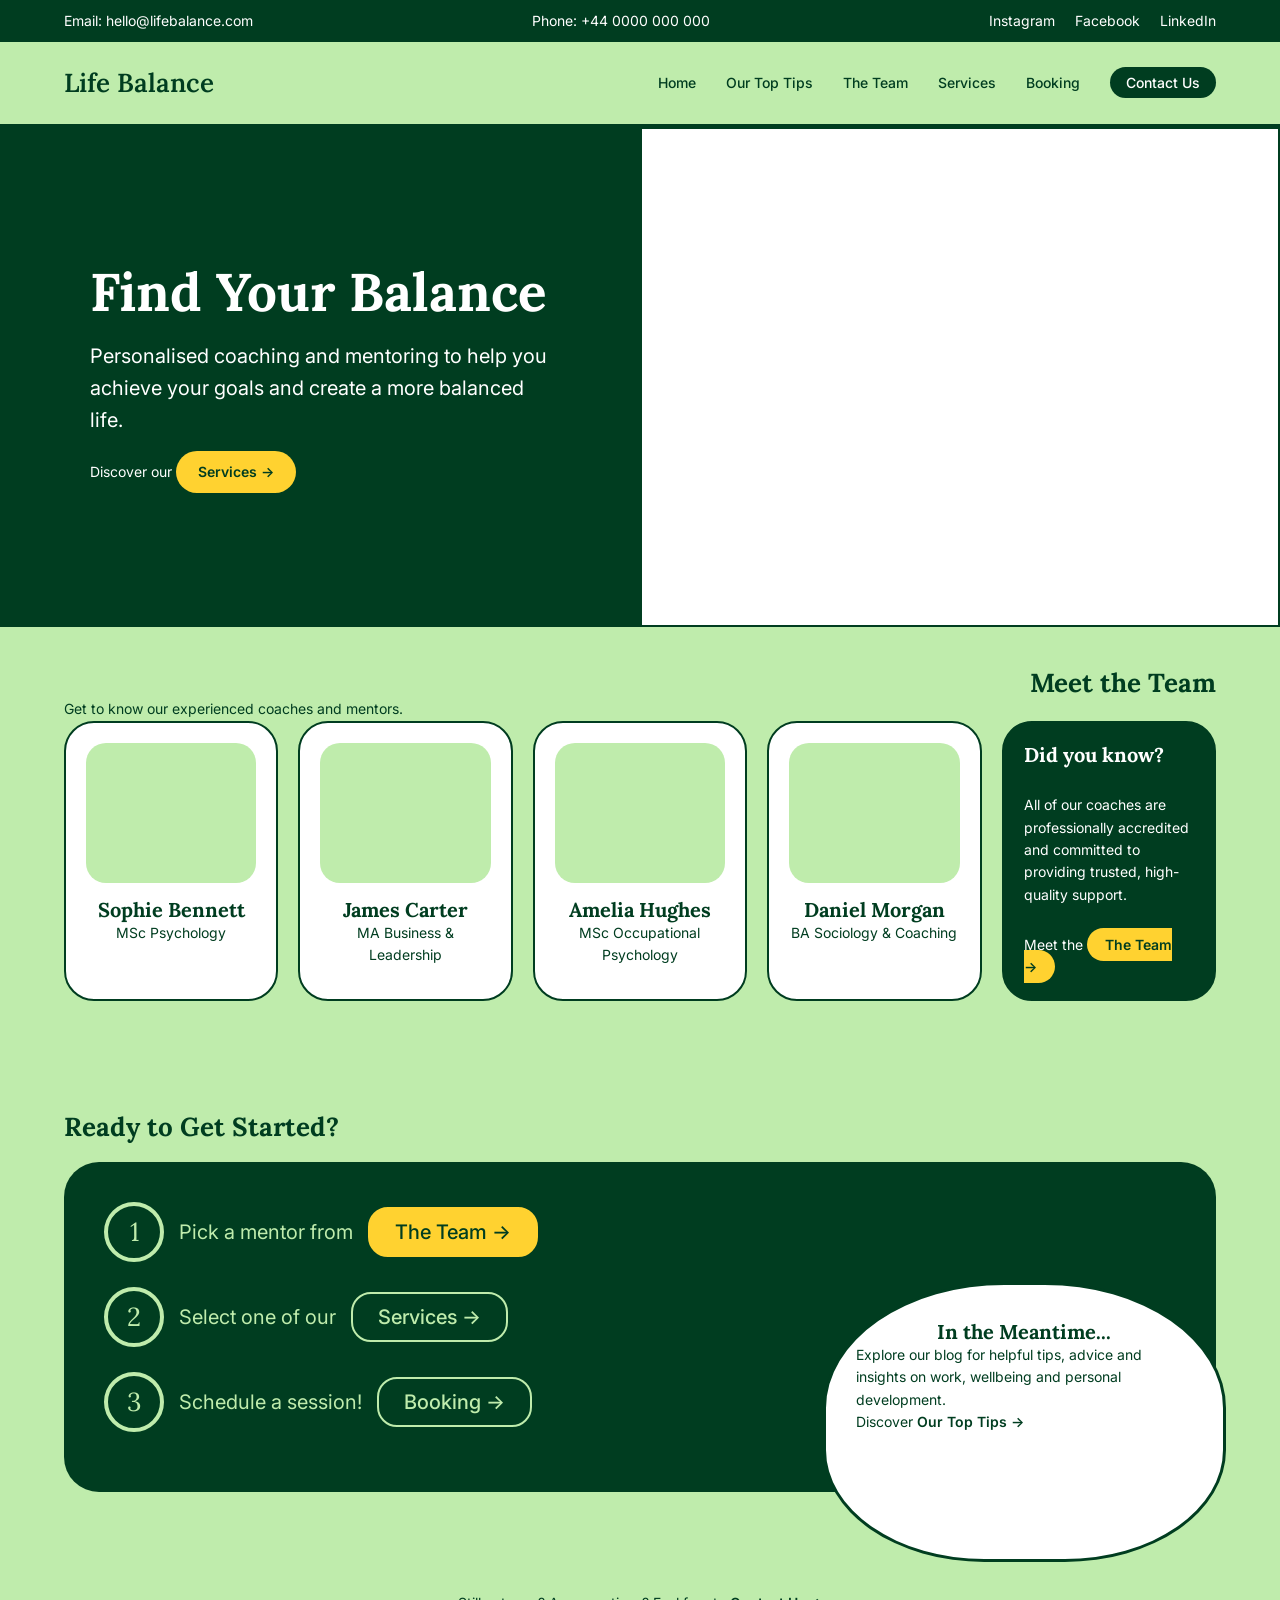
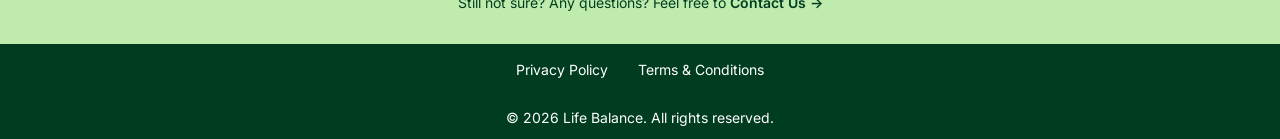
==== index.html @ bc38ce17 "Style Homepage" ====
<!DOCTYPE html>
<html lang="en">

<head>
    <meta charset="UTF-8">
    <meta name="viewport" content="width=device-width, initial-scale=1.0">
    <title>Life Balance</title>
    <link rel="stylesheet" href="css/style.css">
</head>

<body>

    <!-- Header and navigation -->
<header>

    <!-- Contact information bar -->
    <div class="contact-information-bar">
        <p>Email: hello@lifebalance.com</p>
        <p>Phone: +44 0000 000 000</p>

        <div class="social-links">
            <a href="#">Instagram</a>
            <a href="#">Facebook</a>
            <a href="#">LinkedIn</a>
        </div>
    </div>

    <!-- Main navigation -->
    <nav>
        <a href="index.html">Life Balance</a>

        <ul>
            <li><a href="index.html">Home</a></li>
            <li><a href="OurTopTips.html">Our Top Tips</a></li>
            <li><a href="TheTeam.html">The Team</a></li>
            <li><a href="Services.html">Services</a></li>
            <li><a href="Booking.html">Booking</a></li>
            <li><a href="ContactUs.html">Contact Us</a></li>
        </ul>
    </nav>

</header>

    <!-- Main page content -->
<main>

    <!-- Hero section -->
    <section class="hero">
        <div class="hero-content">
            <h1>Find Your Balance</h1>

            <p>
                Personalised coaching and mentoring to help you
                achieve your goals and create a more balanced life.
            </p>

            <p>
                Discover our
                <a href="Services.html" class="hero-button">Services &rightarrow;</a>
            </p>
        </div>

        <div class="hero-image">
            <!-- Hero image will be added later -->
        </div>
    </section>

    <!-- Meet the Team section -->
    <section class="team-preview">

        <div class="section-heading">
            <h2>Meet the Team</h2>
            <p>Get to know our experienced coaches and mentors.</p>
        </div>

        <!-- Mentor preview cards -->
        <div class="mentor-preview-cards">

            <article class="mentor-card">
                <div class="mentor-image">
                    <!-- Mentor image will be added later -->
                </div>
                <h3>Sophie Bennett</h3>
                <p>MSc Psychology</p>
            </article>

            <article class="mentor-card">
                <div class="mentor-image">
                    <!-- Mentor image will be added later -->
                </div>
                <h3>James Carter</h3>
                <p>MA Business &amp; Leadership</p>
            </article>

            <article class="mentor-card">
                <div class="mentor-image">
                    <!-- Mentor image will be added later -->
                </div>
                <h3>Amelia Hughes</h3>
                <p>MSc Occupational Psychology</p>
            </article>

            <article class="mentor-card">
                <div class="mentor-image">
                    <!-- Mentor image will be added later -->
                </div>
                <h3>Daniel Morgan</h3>
                <p>BA Sociology &amp; Coaching</p>
            </article>

            <aside class="did-you-know">
            <h3>Did you know?</h3>
            <p>
                All of our coaches are professionally accredited and committed
                to providing trusted, high-quality support.
            </p>
            <p>
                Meet the
                <a href="TheTeam.html">The Team &rightarrow;</a>
            </p>
        </aside>

        </div>

        
        

    </section>

    <!-- Ready to Get Started section -->
    <section class="getting-started">

        <h2>Ready to Get Started?</h2>

        <div class="getting-started-panel">

            <!-- Three-step journey -->
            <div class="booking-journey">

                <div class="booking-step">
                    <span class="step-number">1</span>
                    <p>
                        Pick a mentor from
                        <a href="TheTeam.html">The Team &rightarrow;</a>
                    </p>
                </div>

                <div class="booking-step">
                    <span class="step-number">2</span>
                    <p>
                        Select one of our
                        <a href="Services.html">Services &rightarrow;</a>
                    </p>
                </div>

                <div class="booking-step">
                    <span class="step-number">3</span>
                    <p>
                        Schedule a session!
                        <a href="Booking.html">Booking &rightarrow;</a>
                    </p>
                </div>

            </div>

            <!-- In the Meantime section -->
            <aside class="top-tips-preview">

                <h3>In the Meantime...</h3>

                <p>
                    Explore our blog for helpful tips, advice
                    and insights on work, wellbeing and personal development.
                </p>
                <p>
                    Discover
                    <a href="OurTopTips.html">Our Top Tips &rightarrow;</a>
                </p>

            </aside>

        </div>

    </section>
    
</main>

        <!-- Footer -->
    <footer>

        <!-- Contact prompt -->
        <div class="contact-prompt">
            <p>
                Still not sure? Any questions? Feel free to
                <a href="ContactUs.html">Contact Us &rightarrow;</a>
            </p>
        </div>

        <!-- Footer links -->
        <div class="footer-links">
            <span>Privacy Policy</span>
            <span>Terms &amp; Conditions</span>
        </div>

        <!-- Footer information -->
        <div class="footer-information">
            <p>&copy; 2026 Life Balance. All rights reserved.</p>
        </div>

    </footer>
</body>

</html>
---- css/style.css ----
/* ========================================
   Import Google Fonts
   ======================================== */

@import url('https://fonts.googleapis.com/css2?family=Inter:wght@400;500;600;700&family=Lora:wght@400;500;600;700&display=swap');


/* ========================================
   Global Reset
   ======================================== */

* {
    box-sizing: border-box;
}

html,
body {
    min-height: 100%;
}

body {
    margin: 0;
    min-height: 100vh;
}


/* ========================================
   Global Typography
   ======================================== */

/* Base typography */
body {
    font-family: 'Inter', sans-serif;
    font-size: 14px;
    line-height: 1.6;

    color: #003D20;
    background-color: #BFECAC;
}


/* Headings */
h1,
h2,
h3,
h4 {
    margin: 0;

    font-family: 'Lora', serif;
    line-height: 1.2;
}


/* Paragraphs */
p {
    margin: 0;
}


/* Main page headings */
h1 {
    font-size: 53px;
}


/* Section headings */
h2 {
    font-size: 26px;
}


/* Smaller headings */
h3 {
    font-size: 20px;
}

h4 {
    font-size: 16px;
}


/* Introductory text */
.intro,
.hero-content p:first-of-type {
    font-size: 20px;
}


/* Links */
a {
    text-decoration: none;
}


/* ========================================
   Header and Navigation
   ======================================== */

/* Contact information bar */
.contact-information-bar {
    display: flex;
    justify-content: space-between;
    align-items: center;

    padding: 10px 5%;

    background-color: #003D20;
    color: #FFFFFF;
}


/* Social links */
.social-links {
    display: flex;
    gap: 20px;
}

.social-links a {
    color: #FFFFFF;
}


/* Main navigation */
nav {
    display: flex;
    justify-content: space-between;
    align-items: center;

    padding: 20px 5%;

    background-color: #BFECAC;
    border-bottom: 3px solid #003D20;
}


/* Life Balance logo/name */
nav > a {
    font-family: 'Lora', serif;
    font-size: 26px;
    font-weight: 600;
    color: #003D20;
}


/* Navigation links */
nav ul {
    display: flex;
    gap: 30px;

    margin: 0;
    padding: 0;

    list-style: none;
}

nav ul a {
    color: #003D20;
    font-weight: 500;
}


/* Contact Us navigation button */
nav ul li:last-child a {
    padding: 7px 16px;

    background-color: #003D20;
    color: #FFFFFF;

    border-radius: 20px;
}


/* ========================================
   Footer
   ======================================== */

/* Contact prompt */
.contact-prompt {
    text-align: center;
    padding: 30px 5%;

    background-color: #BFECAC;
}

.contact-prompt a {
    color: #003D20;
    font-weight: 600;
}


/* Footer links */
.footer-links {
    display: flex;
    justify-content: center;
    gap: 30px;

    padding: 15px 5%;

    background-color: #003D20;
    color: #FFFFFF;
}


/* Footer information */
.footer-information {
    text-align: center;

    padding: 10px 5%;

    background-color: #003D20;
    color: #FFFFFF;
}


/* ========================================
   Home Page
   ======================================== */

/* Hero */
.hero {
    display: flex;
    min-height: 500px;
}


/* Hero content */
.hero-content {
    display: flex;
    flex-direction: column;
    justify-content: center;
    gap: 15px;

    width: 50%;
    padding: 60px 7%;

    background-color: #003D20;
    color: #FFFFFF;
}


/* Hero button */
.hero-button {
    display: inline-block;
    width: fit-content;

    padding: 10px 22px;

    background-color: #FFD230;
    color: #003D20;

    border-radius: 25px;
    font-weight: 600;
}


/* Hero image area */
.hero-image {
    width: 50%;
    min-height: 500px;

    background-color: #FFFFFF;
    border: 2px solid #003D20;
}

/* Team preview */
.team-preview {
    padding: 40px 5% 60px;
    background-color: #BFECAC;
}


/* Team preview heading */
.team-preview h2 {
    text-align: right;
}


/* Mentor preview cards */
.mentor-preview-cards {
    display: grid;
    grid-template-columns: repeat(5, 1fr);
    gap: 20px;
}


/* Mentor and information cards */
.mentor-card,
.did-you-know {
    min-height: 280px;
    padding: 20px;

    border: 2px solid #003D20;
    border-radius: 30px;

    background-color: #FFFFFF;
}


/* Mentor card */
.mentor-card {
    display: flex;
    flex-direction: column;
    align-items: center;
    text-align: center;
}


/* Mentor image area */
.mentor-image {
    width: 100%;
    height: 140px;

    margin-bottom: 15px;

    background-color: #BFECAC;
    border-radius: 20px;
}


/* Did you know card */
.did-you-know {
    display: flex;
    flex-direction: column;
    justify-content: space-between;

    background-color: #003D20;
    color: #FFFFFF;
}


/* The Team button */
.did-you-know a {
    align-self: flex-start;

    padding: 8px 18px;

    background-color: #FFD230;
    color: #003D20;

    border-radius: 20px;
    font-weight: 600;
}



/* Getting started section */
.getting-started {
    padding: 50px 5% 70px;
    background-color: #BFECAC;
}


/* Section heading */
.getting-started h2 {
    margin-bottom: 20px;
}


/* Main dark-green panel */
.getting-started-panel {
    position: relative;
    min-height: 330px;
    padding: 40px 45% 40px 40px;

    background-color: #003D20;
    color: #FFFFFF;

    border-radius: 35px;
}


/* Three-step journey */
.booking-journey {
    display: flex;
    flex-direction: column;
    gap: 25px;
}


/* Individual booking step */
.booking-step {
    display: flex;
    align-items: center;
    gap: 15px;
}


/* Step numbers */
.step-number {
    display: flex;
    justify-content: center;
    align-items: center;

    width: 60px;
    height: 60px;

    flex-shrink: 0;

    border: 4px solid #BFECAC;
    border-radius: 50%;

    color: #BFECAC;
    font-family: 'Lora', serif;
    font-size: 26px;
}


/* Step text */
.booking-step p {
    display: flex;
    align-items: center;
    gap: 15px;

    color: #BFECAC;
    font-size: 20px;
}


/* Step links */
.booking-step a {
    display: inline-block;

    padding: 7px 25px;

    border: 2px solid #BFECAC;
    border-radius: 20px;

    color: #BFECAC;
    font-weight: 500;
}


/* First step button */
.booking-step:first-child a {
    background-color: #FFD230;
    border-color: #FFD230;
    color: #003D20;
}


/* In the Meantime preview */
.top-tips-preview {
    position: absolute;
    right: -10px;
    bottom: -70px;

    width: 35%;
    min-height: 280px;
    padding: 35px 30px;

    background-color: #FFFFFF;
    color: #003D20;

    border: 3px solid #003D20;
    border-radius: 45% 45% 40% 40%;
}


/* Top Tips heading */
.top-tips-preview h3 {
    text-align: center;
}


/* Top Tips link */
.top-tips-preview a {
    color: #003D20;
    font-weight: 600;
}
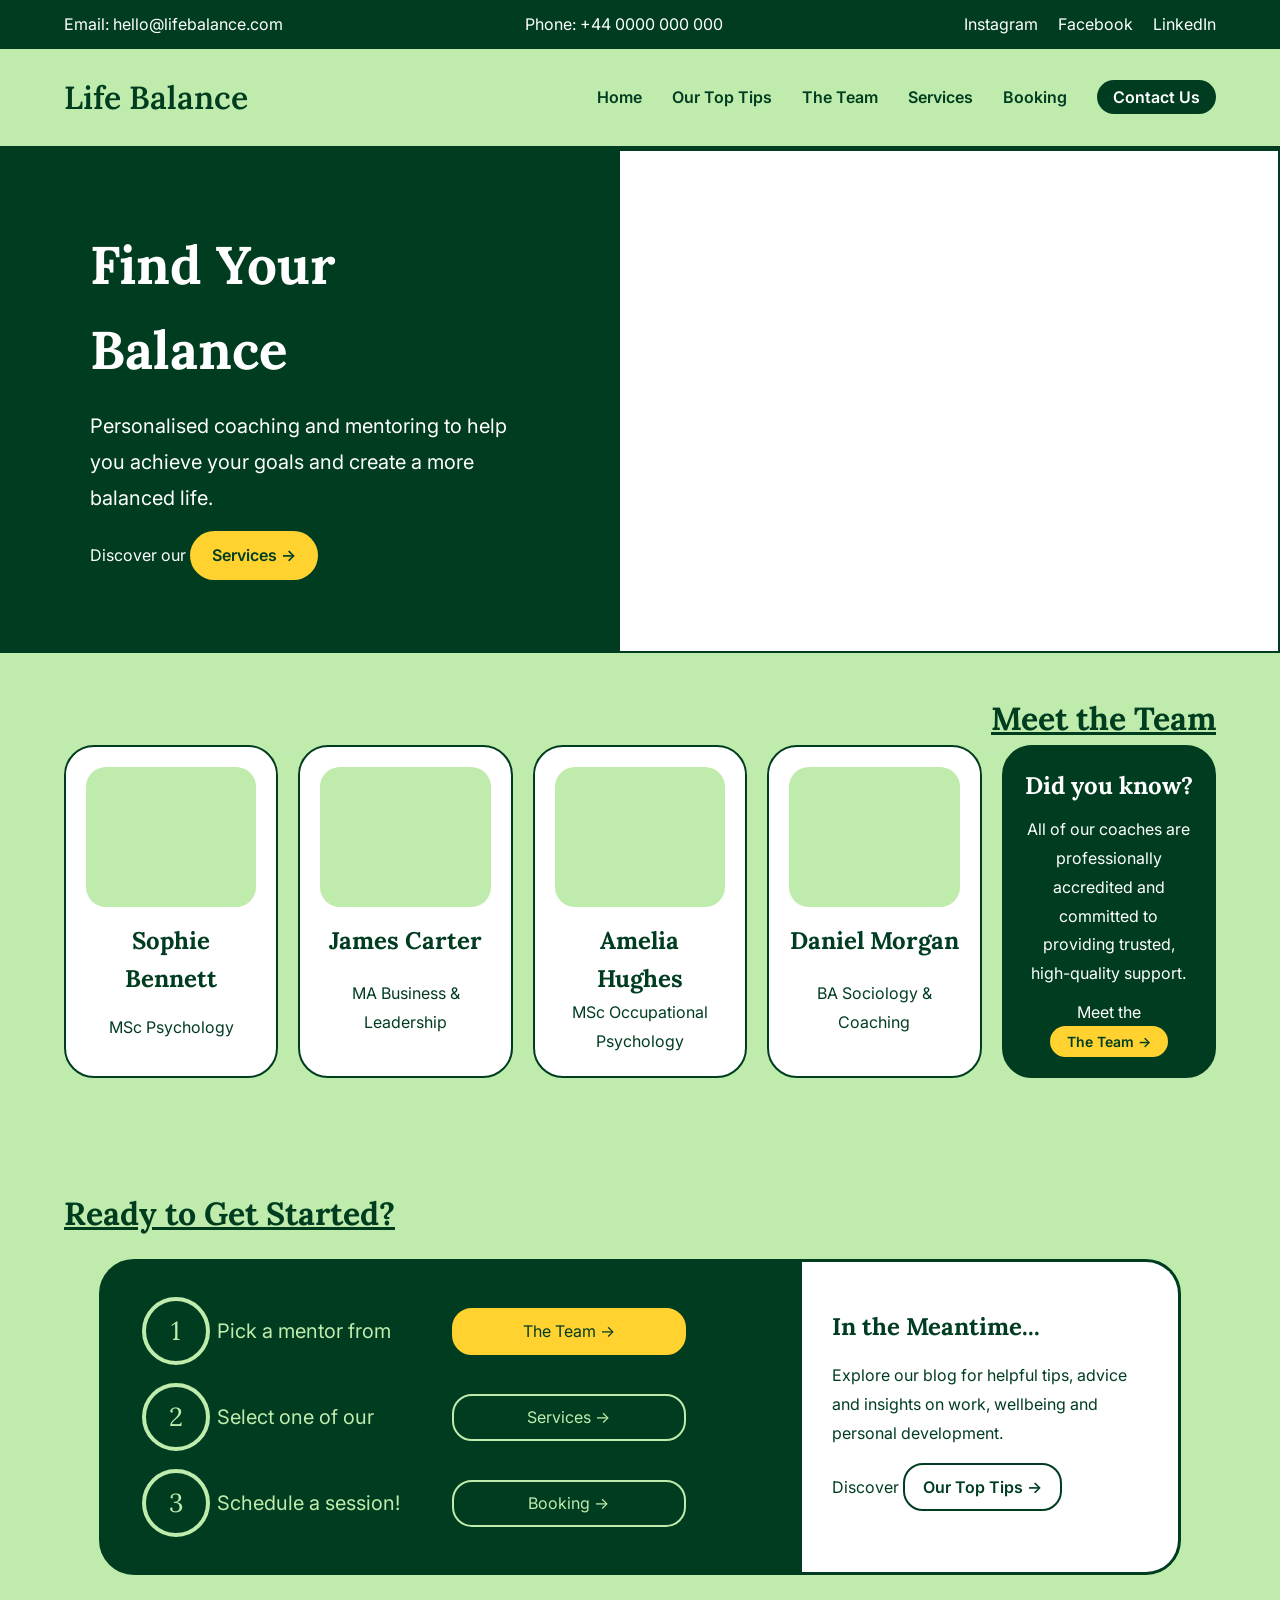
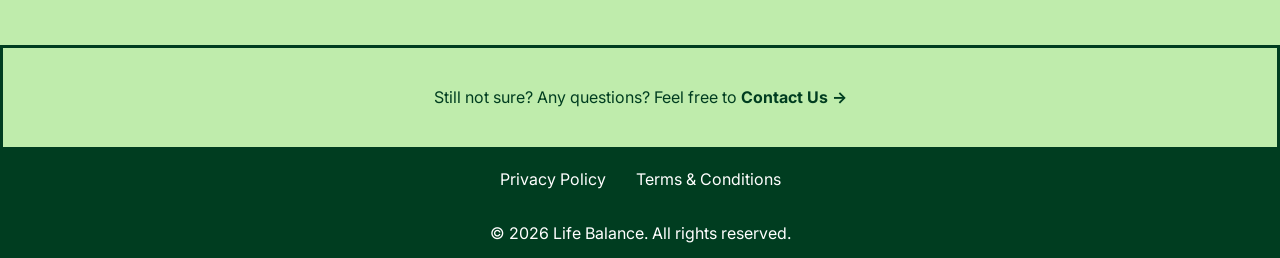
==== commit d3bee445: "Visual Desigj Adjustments" ====
--- a/index.html
+++ b/index.html
@@ -70,7 +70,6 @@
 
         <div class="section-heading">
             <h2>Meet the Team</h2>
-            <p>Get to know our experienced coaches and mentors.</p>
         </div>
 
         <!-- Mentor preview cards -->
@@ -139,26 +138,20 @@
 
                 <div class="booking-step">
                     <span class="step-number">1</span>
-                    <p>
-                        Pick a mentor from
-                        <a href="TheTeam.html">The Team &rightarrow;</a>
-                    </p>
+                    <p>Pick a mentor from</p>
+                    <a href="TheTeam.html">The Team &rightarrow;</a>
                 </div>
 
                 <div class="booking-step">
                     <span class="step-number">2</span>
-                    <p>
-                        Select one of our
-                        <a href="Services.html">Services &rightarrow;</a>
-                    </p>
+                    <p>Select one of our</p>
+                    <a href="Services.html">Services &rightarrow;</a>
                 </div>
 
                 <div class="booking-step">
                     <span class="step-number">3</span>
-                    <p>
-                        Schedule a session!
-                        <a href="Booking.html">Booking &rightarrow;</a>
-                    </p>
+                    <p>Schedule a session!</p>
+                    <a href="Booking.html">Booking &rightarrow;</a>
                 </div>
 
             </div>
--- a/css/style.css
+++ b/css/style.css
@@ -9,18 +9,21 @@
    Global Reset
    ======================================== */
 
-* {
-    box-sizing: border-box;
-}
-
 html,
 body {
     min-height: 100%;
 }
 
 body {
+    display: flex;
+    flex-direction: column;
+
     margin: 0;
     min-height: 100vh;
+}
+
+main {
+    flex: 1;
 }
 
 
@@ -31,8 +34,8 @@
 /* Base typography */
 body {
     font-family: 'Inter', sans-serif;
-    font-size: 14px;
-    line-height: 1.6;
+    font-size: 16px;
+    line-height: 1.8;
 
     color: #003D20;
     background-color: #BFECAC;
@@ -47,7 +50,7 @@
     margin: 0;
 
     font-family: 'Lora', serif;
-    line-height: 1.2;
+    line-height: 1.6;
 }
 
 
@@ -60,22 +63,25 @@
 /* Main page headings */
 h1 {
     font-size: 53px;
+    font-weight: 700;
 }
 
 
 /* Section headings */
 h2 {
-    font-size: 26px;
+    font-size: 32px;
+    font-weight: 700;
+    text-decoration: underline;
 }
 
 
 /* Smaller headings */
 h3 {
-    font-size: 20px;
+    font-size: 24px;
 }
 
 h4 {
-    font-size: 16px;
+    font-size: 18px;
 }
 
 
@@ -101,9 +107,7 @@
     display: flex;
     justify-content: space-between;
     align-items: center;
-
     padding: 10px 5%;
-
     background-color: #003D20;
     color: #FFFFFF;
 }
@@ -125,9 +129,7 @@
     display: flex;
     justify-content: space-between;
     align-items: center;
-
     padding: 20px 5%;
-
     background-color: #BFECAC;
     border-bottom: 3px solid #003D20;
 }
@@ -136,7 +138,7 @@
 /* Life Balance logo/name */
 nav > a {
     font-family: 'Lora', serif;
-    font-size: 26px;
+    font-size: 32px;
     font-weight: 600;
     color: #003D20;
 }
@@ -146,26 +148,23 @@
 nav ul {
     display: flex;
     gap: 30px;
-
     margin: 0;
     padding: 0;
-
     list-style: none;
 }
 
 nav ul a {
     color: #003D20;
-    font-weight: 500;
+    font-size: 16px;
+    font-weight: 600;
 }
 
 
 /* Contact Us navigation button */
 nav ul li:last-child a {
     padding: 7px 16px;
-
     background-color: #003D20;
     color: #FFFFFF;
-
     border-radius: 20px;
 }
 
@@ -176,15 +175,19 @@
 
 /* Contact prompt */
 .contact-prompt {
+    padding: 35px 5%;
+
+    background-color: #BFECAC;
+    border: 3px solid #003D20;
+
+    color: #003D20;
     text-align: center;
-    padding: 30px 5%;
-
-    background-color: #BFECAC;
-}
+}
+
 
 .contact-prompt a {
     color: #003D20;
-    font-weight: 600;
+    font-weight: 700;
 }
 
 
@@ -230,13 +233,20 @@
     justify-content: center;
     gap: 15px;
 
-    width: 50%;
+    width: 40%;
     padding: 60px 7%;
 
     background-color: #003D20;
     color: #FFFFFF;
 }
 
+/* Hero CTA text */
+
+.hero-content p:last-of-type {
+
+    font-size: 16px;
+
+}
 
 /* Hero button */
 .hero-button {
@@ -255,7 +265,7 @@
 
 /* Hero image area */
 .hero-image {
-    width: 50%;
+    width: 60%;
     min-height: 500px;
 
     background-color: #FFFFFF;
@@ -295,7 +305,6 @@
     background-color: #FFFFFF;
 }
 
-
 /* Mentor card */
 .mentor-card {
     display: flex;
@@ -309,13 +318,26 @@
 .mentor-image {
     width: 100%;
     height: 140px;
-
     margin-bottom: 15px;
-
     background-color: #BFECAC;
     border-radius: 20px;
 }
 
+
+/* Mentor name */
+.mentor-card h3 {
+    margin: 0;
+}
+
+
+/* Mentor qualification */
+.mentor-card p {
+    margin: 0;
+    flex: 1;
+    display: flex;
+    align-items: center;
+    justify-content: center;
+}
 
 /* Did you know card */
 .did-you-know {
@@ -325,6 +347,7 @@
 
     background-color: #003D20;
     color: #FFFFFF;
+    text-align: center;
 }
 
 
@@ -332,13 +355,15 @@
 .did-you-know a {
     align-self: flex-start;
 
-    padding: 8px 18px;
+    padding: 7px 17px;
 
     background-color: #FFD230;
     color: #003D20;
 
     border-radius: 20px;
+    font-size: 14px;
     font-weight: 600;
+    white-space: nowrap;
 }
 
 
@@ -358,14 +383,15 @@
 
 /* Main dark-green panel */
 .getting-started-panel {
-    position: relative;
-    min-height: 330px;
-    padding: 40px 45% 40px 40px;
-
+    display: grid;
+    grid-template-columns: 65% 35%;
+
+    margin: 0 3%;
+    overflow: hidden;
+
+    border: 3px solid #003D20;
+    border-radius: 35px;
     background-color: #003D20;
-    color: #FFFFFF;
-
-    border-radius: 35px;
 }
 
 
@@ -373,15 +399,18 @@
 .booking-journey {
     display: flex;
     flex-direction: column;
-    gap: 25px;
+    justify-content: center;
+    gap: 18px;
+    padding: 35px 40px;
 }
 
 
 /* Individual booking step */
 .booking-step {
-    display: flex;
-    align-items: center;
-    gap: 15px;
+    display: grid;
+    grid-template-columns: 60px 220px 190px;
+    align-items: center;
+    column-gap: 15px;
 }
 
 
@@ -407,9 +436,7 @@
 
 /* Step text */
 .booking-step p {
-    display: flex;
-    align-items: center;
-    gap: 15px;
+    margin: 0;
 
     color: #BFECAC;
     font-size: 20px;
@@ -418,17 +445,20 @@
 
 /* Step links */
 .booking-step a {
-    display: inline-block;
-
-    padding: 7px 25px;
+    display: flex;
+    justify-content: center;
+    align-items: center;
+
+    width: 190px;
+    padding: 7px 20px;
 
     border: 2px solid #BFECAC;
     border-radius: 20px;
 
     color: #BFECAC;
-    font-weight: 500;
-}
-
+    text-align: center;
+    white-space: nowrap;
+}
 
 /* First step button */
 .booking-step:first-child a {
@@ -440,30 +470,541 @@
 
 /* In the Meantime preview */
 .top-tips-preview {
-    position: absolute;
-    right: -10px;
-    bottom: -70px;
-
-    width: 35%;
-    min-height: 280px;
+    display: flex;
+    flex-direction: column;
+    justify-content: center;
     padding: 35px 30px;
-
     background-color: #FFFFFF;
     color: #003D20;
 
-    border: 3px solid #003D20;
-    border-radius: 45% 45% 40% 40%;
-}
-
+}
 
 /* Top Tips heading */
 .top-tips-preview h3 {
+    margin-bottom: 15px;
+}
+
+/* Top Tips paragraphs */
+.top-tips-preview p {
+    margin-bottom: 15px;
+}
+
+/* Top Tips button */
+.top-tips-preview a {
+    display: inline-block;
+    align-self: flex-start;
+
+    padding: 8px 18px;
+
+    background-color: transparent;
+    color: #003D20;
+
+    border: 2px solid #003D20;
+    border-radius: 20px;
+
+    font-weight: 600;
+    white-space: nowrap;
+}
+
+/* ========================================
+   Services Page
+   ======================================== */
+
+/* Services hero */
+.services-hero {
+    display: flex;
+    min-height: 300px;
+}
+
+
+/* Services hero content */
+.services-hero-content {
+    display: flex;
+    align-items: center;
+
+    width: 40%;
+    padding: 60px 4%;
+
+    background-color: #003D20;
+    color: #FFFFFF;
+}
+
+
+/* Services hero image */
+.services-hero-image {
+    width: 60%;
+    min-height: 360px;
+
+    background-color: #FFFFFF;
+    border: 2px solid #003D20;
+}
+
+
+/* One-on-One Coaching */
+.one-on-one-coaching {
+    padding: 25px 5% 20px;
+    text-align: right;
+    background-color: #BFECAC;
+}
+
+
+/* Coaching introduction */
+.one-on-one-coaching p {
+    margin-top: 5px;
+    font-size: 20px;
+}
+
+
+/* Service cards */
+.service-cards {
+    display: grid;
+    grid-template-columns: repeat(4, 1fr);
+    gap: 20px;
+
+    padding: 20px 7% 50px;
+    background-color: #BFECAC;
+}
+
+
+/* Individual service card */
+.service-card {
+    padding: 20px 18px 25px;
+
+    background-color: #FFFFFF;
+    border: 3px solid #003D20;
+    border-radius: 45px;
+
     text-align: center;
 }
 
 
-/* Top Tips link */
-.top-tips-preview a {
+/* Service image area */
+.service-image {
+    width: 80px;
+    height: 80px;
+    margin: 0 auto 15px;
+
+    background-color: #BFECAC;
+    border-radius: 20px;
+}
+
+
+/* Service card headings */
+.service-card h3 {
+    min-height: 70px;
+    margin-bottom: 15px;
+
+    font-size: 26px;
+}
+
+
+/* Service card descriptions */
+.service-card > p {
+    margin-bottom: 20px;
+}
+
+
+/* Service card subheadings */
+.service-card h4 {
+    margin-bottom: 10px;
+    padding-top: 15px;
+
+    border-top: 2px solid #003D20;
+}
+
+
+/* Service card lists */
+.service-card ul {
+    margin: 0;
+    padding-left: 20px;
+
+    text-align: left;
+}
+
+
+/* Service card list items */
+.service-card li {
+    margin-bottom: 8px;
+}
+
+/* Pricing and booking panel */
+.pricing-and-booking {
+    display: grid;
+    grid-template-columns: 35% 65%;
+
+    margin: 0 6% 50px;
+
+    overflow: hidden;
+
+    border: 3px solid #003D20;
+    border-radius: 45px;
+
+    background-color: #003D20;
+}
+
+
+/* Session prices */
+.session-prices {
+    display: flex;
+    flex-direction: column;
+    justify-content: center;
+
+    padding: 30px;
+
+    background-color: #BFECAC;
+    color: #003D20;
+}
+
+
+/* Pricing headings */
+.pricing-heading {
+    text-align: center;
+    margin-bottom: 25px;
+}
+
+
+/* Price list */
+.price-list {
+    display: flex;
+    flex-direction: column;
+    gap: 10px;
+}
+
+
+/* Individual price row */
+.price-row {
+    display: flex;
+    justify-content: space-between;
+    align-items: center;
+
+    gap: 20px;
+}
+
+
+/* Price */
+.price-row span:last-child {
+    font-weight: 600;
+    white-space: nowrap;
+}
+
+/* Ready to Get Started */
+.ready-to-get-started {
+    padding: 40px 5% 50px;
+    background-color: #BFECAC;
+}
+
+
+/* Ready to Get Started heading */
+.ready-to-get-started > h2 {
+    margin-bottom: 20px;
+    text-align: left;
+}
+
+
+/* Ready to Get Started panel */
+.ready-to-get-started-panel {
+    background-color: #003D20;
+    border-radius: 35px;
+    padding: 30px 40px;
+}
+
+
+/* Booking journey */
+.ready-to-get-started-panel .booking-journey {
+    display: flex;
+    flex-direction: column;
+    gap: 15px;
+}
+
+/* Individual booking step */
+.ready-to-get-started .booking-step {
+    display: flex;
+    align-items: center;
+    gap: 15px;
+}
+
+
+/* Step numbers */
+.ready-to-get-started .step-number {
+    display: flex;
+    justify-content: center;
+    align-items: center;
+
+    width: 50px;
+    height: 50px;
+
+    flex-shrink: 0;
+
+    border: 3px solid #BFECAC;
+    border-radius: 50%;
+
+    color: #BFECAC;
+    font-family: 'Lora', serif;
+    font-size: 24px;
+}
+
+
+/* Checkmarks for completed steps */
+.ready-to-get-started .booking-step:nth-child(1) .step-number,
+.ready-to-get-started .booking-step:nth-child(2) .step-number {
+    font-size: 0;
+}
+
+
+.ready-to-get-started .booking-step:nth-child(1) .step-number::before,
+.ready-to-get-started .booking-step:nth-child(2) .step-number::before {
+    content: '✓';
+
+    font-size: 28px;
+}
+
+
+/* Step text */
+.ready-to-get-started .booking-step p {
+    display: flex;
+    align-items: center;
+    gap: 15px;
+
+    color: #BFECAC;
+    font-size: 20px;
+}
+
+
+/* Step links */
+.ready-to-get-started .booking-step a {
+    display: inline-block;
+
+    min-width: 220px;
+    padding: 7px 20px;
+
+    border: 2px solid #BFECAC;
+    border-radius: 20px;
+
+    color: #BFECAC;
+    text-align: center;
+}
+
+
+/* Booking button */
+.ready-to-get-started .booking-step:last-child a {
+    background-color: #FFD230;
+    border-color: #FFD230;
+    color: #003D20;
+}
+
+/* ========================================
+   Booking Page
+   ======================================== */
+
+/* Booking hero */
+.booking-hero {
+    display: flex;
+    min-height: 300px;
+}
+
+
+/* Booking hero content */
+.booking-hero-content {
+    display: flex;
+    align-items: center;
+
+    width: 40%;
+    padding: 60px 4%;
+
+    background-color: #003D20;
+    color: #FFFFFF;
+}
+
+
+/* Booking hero image */
+.booking-hero-image {
+    width: 60%;
+    min-height: 360px;
+
+    background-color: #FFFFFF;
+    border: 2px solid #003D20;
+}
+
+/* Booking form section */
+.booking-form-section {
+    padding: 50px 10%;
+    background-color: #BFECAC;
+}
+
+
+/* Booking form heading */
+.booking-form-section h2 {
+    margin-bottom: 30px;
+    text-align: center;
+}
+
+
+/* Booking form */
+.booking-form-section form {
+    max-width: 900px;
+    margin: 0 auto;
+}
+
+
+/* Form sections */
+.booking-form-section fieldset {
+    display: grid;
+    grid-template-columns: 1fr 1fr;
+    gap: 20px 25px;
+
+    margin: 0;
+    padding: 25px 30px;
+
+    border: 2px solid #003D20;
+    border-radius: 30px;
+
+    background-color: #FFFFFF;
+}
+
+
+.form-section {
+    margin-bottom: 25px;
+}
+
+.form-section h3 {
+    margin: 0 0 10px 20px;
+    font-family: 'Lora', serif;
+    font-size: 20px;
+    font-weight: 600;
+}
+
+/* Form fields */
+.form-field {
+    display: flex;
+    flex-direction: column;
+    min-width: 0;
+}
+
+
+/* Full-width fields */
+.form-field.full-width {
+    grid-column: 1 / -1;
+}
+
+
+/* Form labels */
+.form-field label {
+    margin-bottom: 8px;
+    font-weight: 500;
+}
+
+
+/* Form controls */
+.form-field input,
+.form-field select,
+.form-field textarea {
+    width: 100%;
+    padding: 10px 12px;
+
+    border: 2px solid #003D20;
+    border-radius: 10px;
+
+    font-family: 'Inter', sans-serif;
+    font-size: 14px;
+}
+
+
+/* Textarea */
+.form-field textarea {
+    resize: vertical;
+}
+
+
+/* Contact preference introduction */
+.booking-form-section fieldset > p {
+    grid-column: 1 / -1;
+    margin: 0;
+}
+
+
+/* Radio options */
+.radio-options {
+    grid-column: 1 / -1;
+
+    display: flex;
+    gap: 30px;
+}
+
+
+/* Radio and checkbox labels */
+.radio-options label,
+.checkbox-options label {
+    display: block;
+    font-weight: 400;
+}
+
+
+/* Consent options */
+.checkbox-options {
+    grid-column: 1 / -1;
+
+    display: flex;
+    flex-direction: column;
+    gap: 10px;
+}
+
+
+/* Submit button */
+.booking-form-section button {
+    display: block;
+
+    min-width: 180px;
+    margin: 10px auto 0;
+    padding: 12px 30px;
+
+    border: none;
+    border-radius: 25px;
+
+    background-color: #FFD230;
+    color: #003D20;
+
+    font-family: 'Inter', sans-serif;
+    font-size: 16px;
+    font-weight: 600;
+
+    cursor: pointer;
+}
+
+/* ========================================
+   Under Construction Pages
+   ======================================== */
+
+/* Under construction section */
+.under-construction {
+    display: flex;
+    flex-direction: column;
+    justify-content: center;
+    align-items: center;
+
+    min-height: 500px;
+    padding: 60px 10%;
+
+    background-color: #BFECAC;
+
+    text-align: center;
+}
+
+
+/* Under construction heading */
+.under-construction h1 {
+    margin-bottom: 20px;
+}
+
+
+/* Under construction text */
+.under-construction p {
+    max-width: 650px;
+    margin-bottom: 15px;
+}
+
+
+/* Under construction links */
+.under-construction a {
     color: #003D20;
     font-weight: 600;
 }
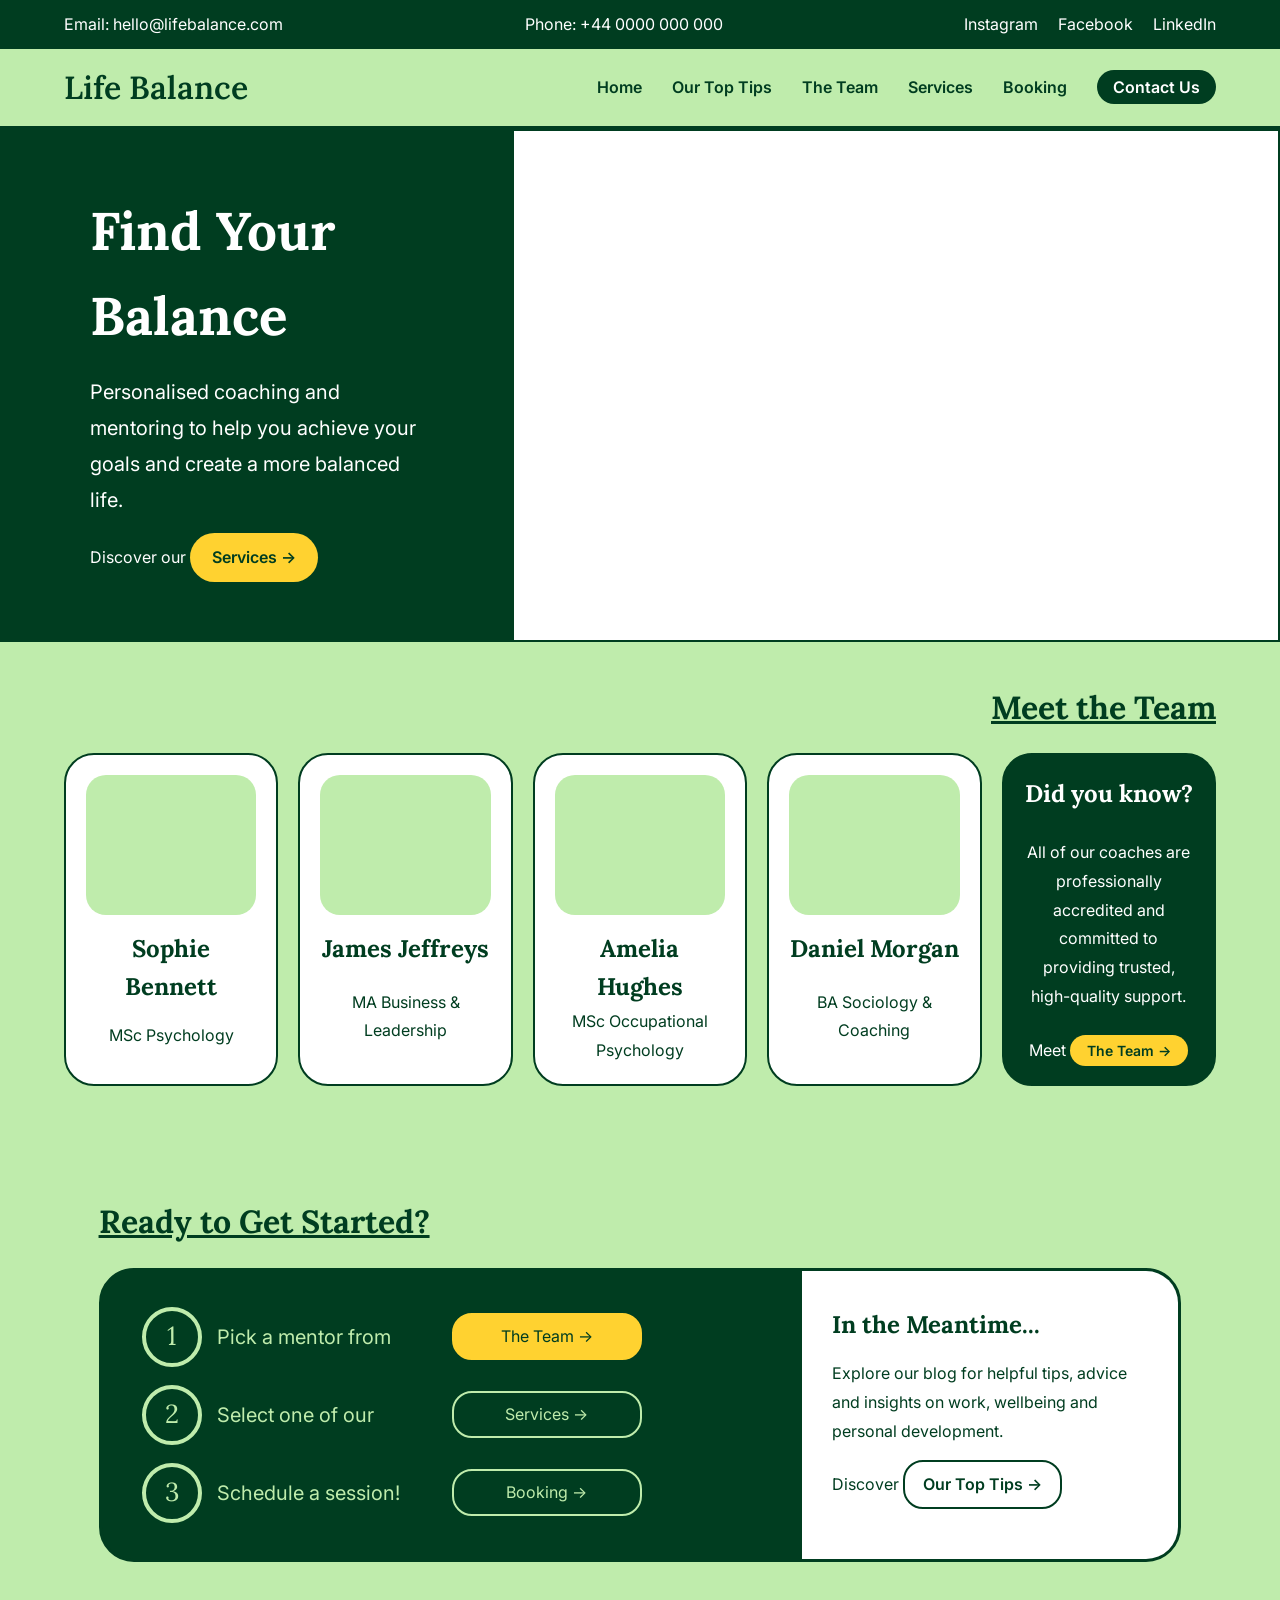
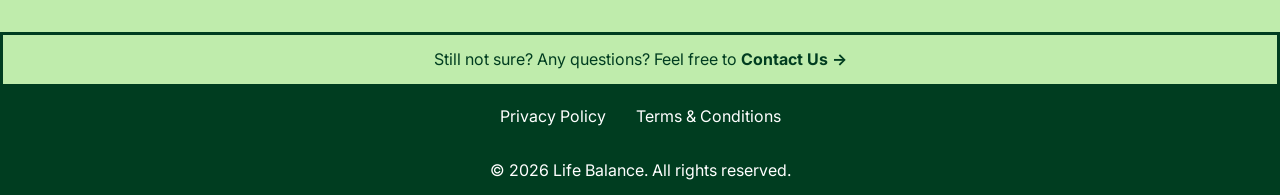
==== commit 055b8740: "Additional Misc Visual Adjustments" ====
--- a/index.html
+++ b/index.html
@@ -87,7 +87,7 @@
                 <div class="mentor-image">
                     <!-- Mentor image will be added later -->
                 </div>
-                <h3>James Carter</h3>
+                <h3>James Jeffreys</h3>
                 <p>MA Business &amp; Leadership</p>
             </article>
 
@@ -114,7 +114,7 @@
                 to providing trusted, high-quality support.
             </p>
             <p>
-                Meet the
+                Meet
                 <a href="TheTeam.html">The Team &rightarrow;</a>
             </p>
         </aside>
--- a/css/style.css
+++ b/css/style.css
@@ -8,6 +8,10 @@
 /* ========================================
    Global Reset
    ======================================== */
+
+   * {
+    box-sizing: border-box;
+}
 
 html,
 body {
@@ -129,7 +133,7 @@
     display: flex;
     justify-content: space-between;
     align-items: center;
-    padding: 20px 5%;
+    padding: 10px 5%;
     background-color: #BFECAC;
     border-bottom: 3px solid #003D20;
 }
@@ -175,7 +179,7 @@
 
 /* Contact prompt */
 .contact-prompt {
-    padding: 35px 5%;
+    padding: 10px 5%;
 
     background-color: #BFECAC;
     border: 3px solid #003D20;
@@ -282,6 +286,7 @@
 /* Team preview heading */
 .team-preview h2 {
     text-align: right;
+    margin-bottom: 20px;
 }
 
 
@@ -377,7 +382,7 @@
 
 /* Section heading */
 .getting-started h2 {
-    margin-bottom: 20px;
+    margin: 0 3% 20px;
 }
 
 
@@ -513,7 +518,7 @@
 /* Services hero */
 .services-hero {
     display: flex;
-    min-height: 300px;
+    min-height: 250px;
 }
 
 
@@ -533,7 +538,7 @@
 /* Services hero image */
 .services-hero-image {
     width: 60%;
-    min-height: 360px;
+    min-height: 250px;
 
     background-color: #FFFFFF;
     border: 2px solid #003D20;
@@ -555,7 +560,7 @@
 }
 
 
-/* Service cards */
+/* Service cards container */
 .service-cards {
     display: grid;
     grid-template-columns: repeat(4, 1fr);
@@ -568,6 +573,9 @@
 
 /* Individual service card */
 .service-card {
+    display: grid;
+    grid-template-rows: 80px 70px 190px 55px 1fr;
+
     padding: 20px 18px 25px;
 
     background-color: #FFFFFF;
@@ -591,8 +599,11 @@
 
 /* Service card headings */
 .service-card h3 {
-    min-height: 70px;
-    margin-bottom: 15px;
+    display: flex;
+    align-items: center;
+    justify-content: center;
+
+    margin: 0;
 
     font-size: 26px;
 }
@@ -600,13 +611,21 @@
 
 /* Service card descriptions */
 .service-card > p {
-    margin-bottom: 20px;
+    display: flex;
+    align-items: center;
+    justify-content: center;
+
+    margin: 0;
 }
 
 
 /* Service card subheadings */
 .service-card h4 {
-    margin-bottom: 10px;
+    display: flex;
+    align-items: center;
+    justify-content: center;
+
+    margin: 0;
     padding-top: 15px;
 
     border-top: 2px solid #003D20;
@@ -615,6 +634,10 @@
 
 /* Service card lists */
 .service-card ul {
+    display: flex;
+    flex-direction: column;
+    justify-content: center;
+
     margin: 0;
     padding-left: 20px;
 
@@ -627,7 +650,8 @@
     margin-bottom: 8px;
 }
 
-/* Pricing and booking panel */
+
+/* Main pricing and booking panel */
 .pricing-and-booking {
     display: grid;
     grid-template-columns: 35% 65%;
@@ -641,6 +665,7 @@
 
     background-color: #003D20;
 }
+
 
 
 /* Session prices */
@@ -687,40 +712,45 @@
     white-space: nowrap;
 }
 
+
+
 /* Ready to Get Started */
 .ready-to-get-started {
-    padding: 40px 5% 50px;
-    background-color: #BFECAC;
+    display: flex;
+    flex-direction: column;
+    justify-content: center;
+
+    padding: 35px 40px;
+
+    background-color: #003D20;
+    color: #BFECAC;
 }
 
 
 /* Ready to Get Started heading */
-.ready-to-get-started > h2 {
-    margin-bottom: 20px;
-    text-align: left;
-}
-
-
-/* Ready to Get Started panel */
-.ready-to-get-started-panel {
-    background-color: #003D20;
-    border-radius: 35px;
-    padding: 30px 40px;
+.ready-to-get-started h2 {
+    margin-bottom: 25px;
+
+    color: #FFFFFF;
+    text-align: center;
 }
 
 
 /* Booking journey */
-.ready-to-get-started-panel .booking-journey {
-    display: flex;
-    flex-direction: column;
-    gap: 15px;
-}
+.ready-to-get-started .booking-journey {
+    display: flex;
+    flex-direction: column;
+    gap: 18px;
+}
+
 
 /* Individual booking step */
 .ready-to-get-started .booking-step {
-    display: flex;
-    align-items: center;
-    gap: 15px;
+    display: grid;
+    grid-template-columns: 60px 1fr 190px;
+
+    align-items: center;
+    column-gap: 15px;
 }
 
 
@@ -730,21 +760,21 @@
     justify-content: center;
     align-items: center;
 
-    width: 50px;
-    height: 50px;
+    width: 60px;
+    height: 60px;
 
     flex-shrink: 0;
 
-    border: 3px solid #BFECAC;
+    border: 4px solid #BFECAC;
     border-radius: 50%;
 
     color: #BFECAC;
     font-family: 'Lora', serif;
-    font-size: 24px;
-}
-
-
-/* Checkmarks for completed steps */
+    font-size: 26px;
+}
+
+
+/* Completed steps */
 .ready-to-get-started .booking-step:nth-child(1) .step-number,
 .ready-to-get-started .booking-step:nth-child(2) .step-number {
     font-size: 0;
@@ -761,9 +791,7 @@
 
 /* Step text */
 .ready-to-get-started .booking-step p {
-    display: flex;
-    align-items: center;
-    gap: 15px;
+    margin: 0;
 
     color: #BFECAC;
     font-size: 20px;
@@ -772,9 +800,11 @@
 
 /* Step links */
 .ready-to-get-started .booking-step a {
-    display: inline-block;
-
-    min-width: 220px;
+    display: flex;
+    justify-content: center;
+    align-items: center;
+
+    width: 190px;
     padding: 7px 20px;
 
     border: 2px solid #BFECAC;
@@ -782,6 +812,7 @@
 
     color: #BFECAC;
     text-align: center;
+    white-space: nowrap;
 }
 
 
@@ -799,7 +830,7 @@
 /* Booking hero */
 .booking-hero {
     display: flex;
-    min-height: 300px;
+    min-height: 250px;
 }
 
 
@@ -819,11 +850,25 @@
 /* Booking hero image */
 .booking-hero-image {
     width: 60%;
-    min-height: 360px;
+    min-height: 250px;
 
     background-color: #FFFFFF;
     border: 2px solid #003D20;
 }
+
+/* Booking form section */
+.booking-form-section {
+    padding: 50px 10%;
+    background-color: #BFECAC;
+}
+
+
+/* Booking form heading */
+.booking-form-section h2 {
+    margin-bottom: 30px;
+    text-align: center;
+}
+
 
 /* Booking form section */
 .booking-form-section {
@@ -847,36 +892,43 @@
 
 
 /* Form sections */
-.booking-form-section fieldset {
-    display: grid;
-    grid-template-columns: 1fr 1fr;
-    gap: 20px 25px;
-
-    margin: 0;
-    padding: 25px 30px;
-
-    border: 2px solid #003D20;
-    border-radius: 30px;
-
-    background-color: #FFFFFF;
-}
-
-
 .form-section {
     margin-bottom: 25px;
 }
 
+
+/* Form section headings */
 .form-section h3 {
     margin: 0 0 10px 20px;
+
     font-family: 'Lora', serif;
     font-size: 20px;
     font-weight: 600;
 }
 
+
+/* Form fieldsets */
+.booking-form-section fieldset {
+    display: grid;
+    grid-template-columns: minmax(0, 1fr) minmax(0, 1fr);
+    gap: 20px 25px;
+
+    margin: 0;
+    padding: 25px 30px;
+
+    border: 2px solid #003D20;
+    border-radius: 30px;
+
+    background-color: #FFFFFF;
+}
+
+
 /* Form fields */
 .form-field {
     display: flex;
     flex-direction: column;
+
+    width: 100%;
     min-width: 0;
 }
 
@@ -898,7 +950,12 @@
 .form-field input,
 .form-field select,
 .form-field textarea {
+    display: block;
+
     width: 100%;
+    min-width: 0;
+    box-sizing: border-box;
+
     padding: 10px 12px;
 
     border: 2px solid #003D20;
@@ -906,6 +963,13 @@
 
     font-family: 'Inter', sans-serif;
     font-size: 14px;
+}
+
+
+/* Single-line controls */
+.form-field input,
+.form-field select {
+    height: 44px;
 }
 
 
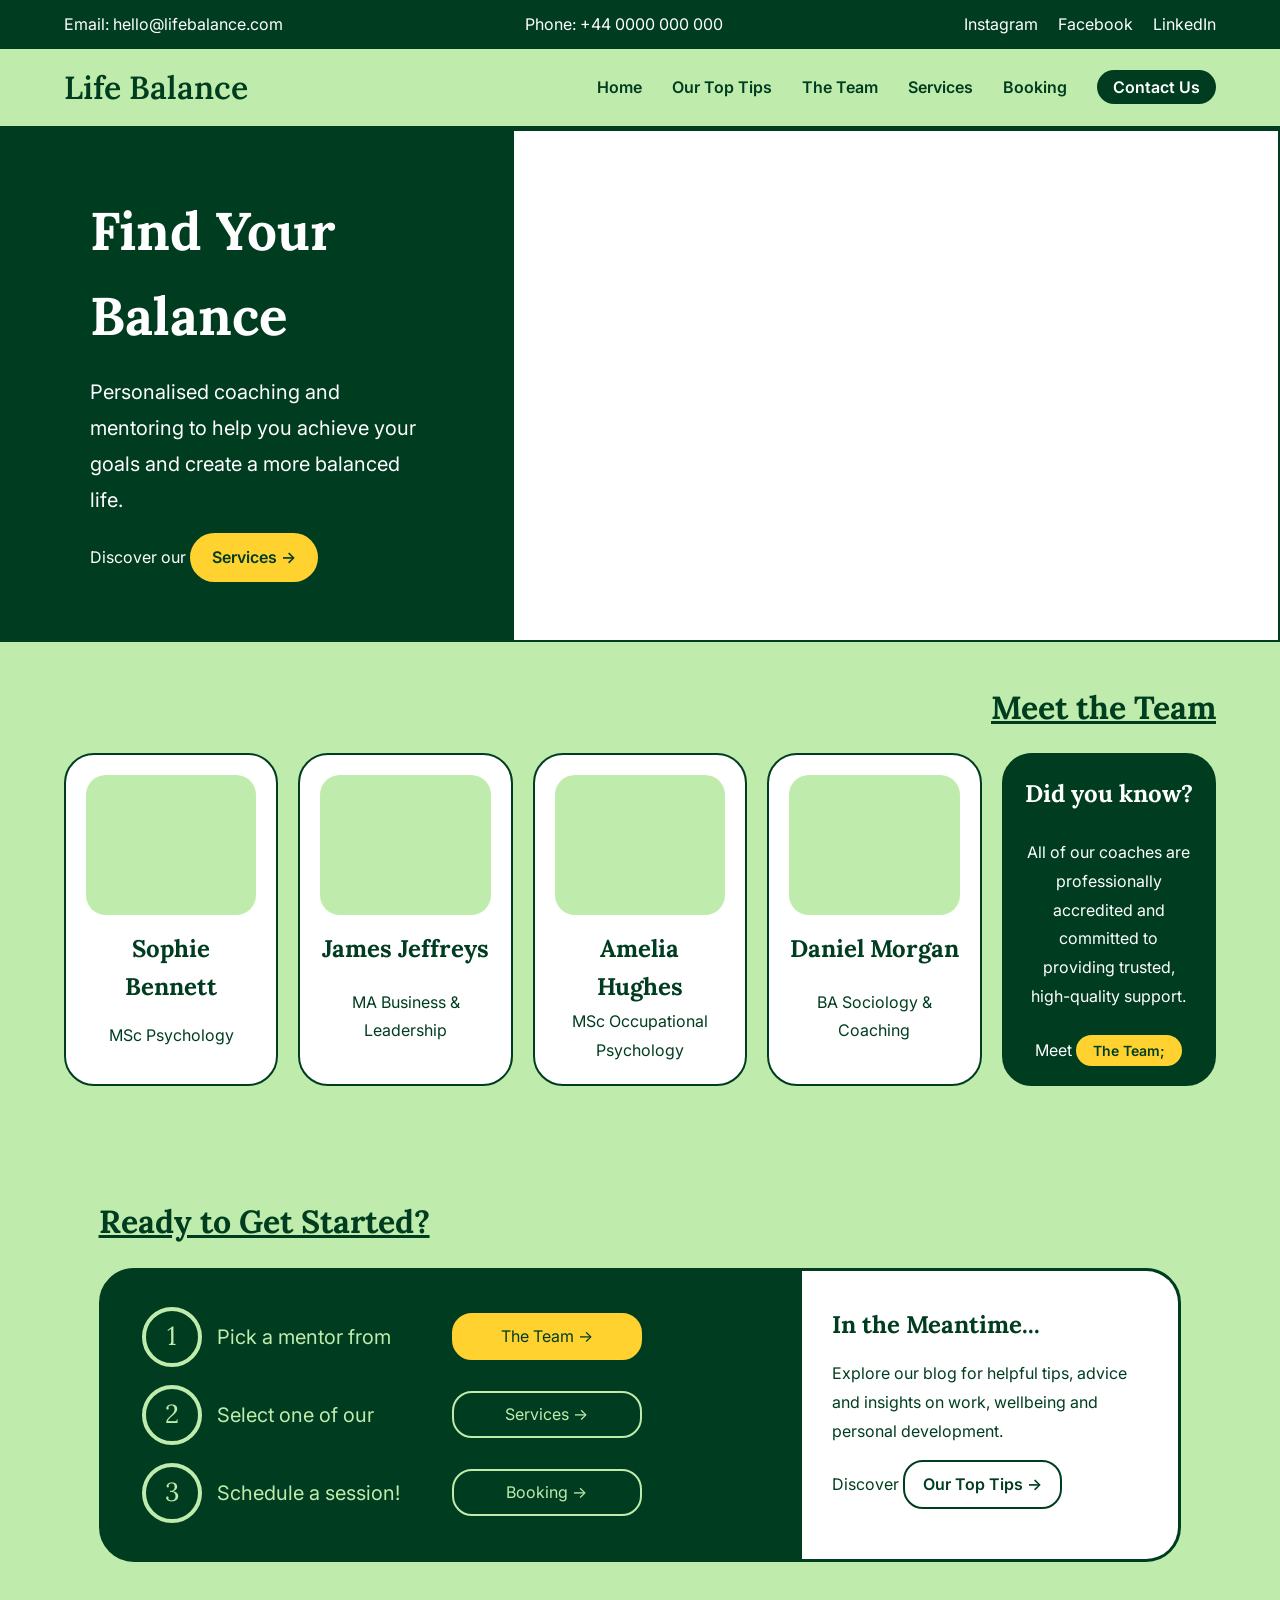
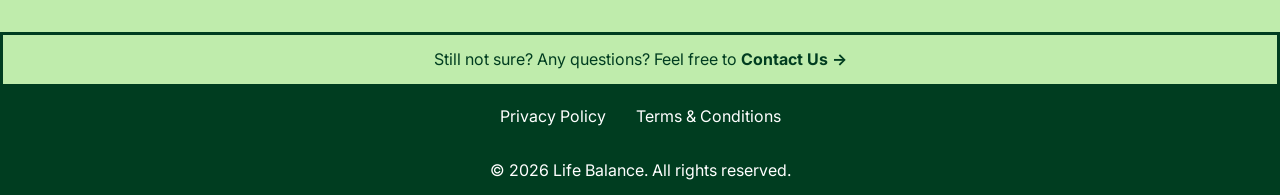
==== commit 869f3fa1: "Misc Visual Repairs" ====
--- a/index.html
+++ b/index.html
@@ -115,7 +115,7 @@
             </p>
             <p>
                 Meet
-                <a href="TheTeam.html">The Team &rightarrow;</a>
+                <a href="TheTeam.html">The Team;</a>
             </p>
         </aside>
 
--- a/css/style.css
+++ b/css/style.css
@@ -466,7 +466,7 @@
 }
 
 /* First step button */
-.booking-step:first-child a {
+.getting-started .booking-step:first-child a {
     background-color: #FFD230;
     border-color: #FFD230;
     color: #003D20;
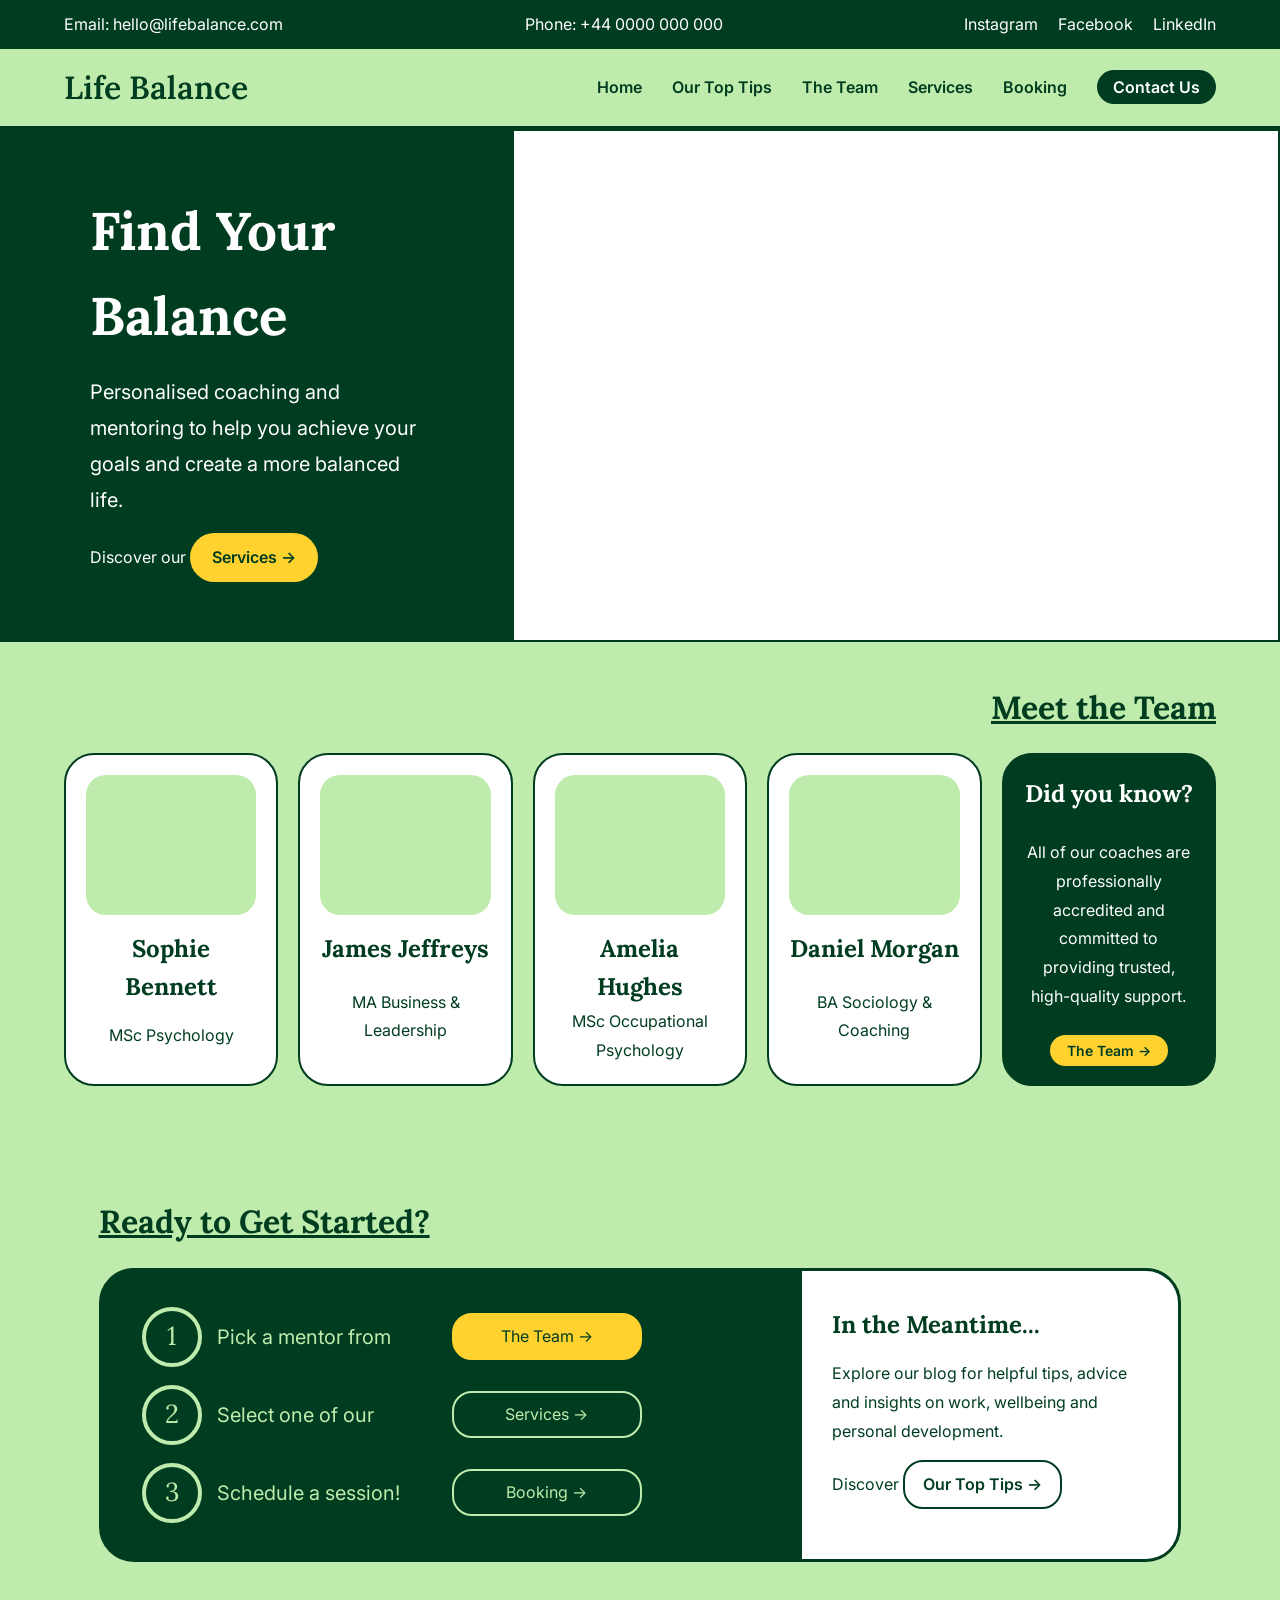
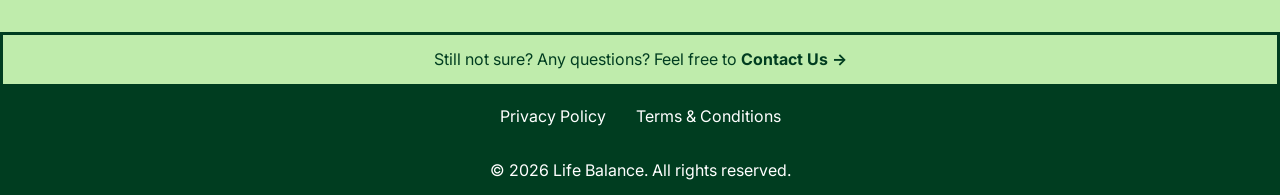
==== commit 376f645b: "Misc visual adjustment" ====
--- a/index.html
+++ b/index.html
@@ -114,8 +114,7 @@
                 to providing trusted, high-quality support.
             </p>
             <p>
-                Meet
-                <a href="TheTeam.html">The Team;</a>
+                <a href="TheTeam.html">The Team &rightarrow;</a>
             </p>
         </aside>
 
--- a/css/style.css
+++ b/css/style.css
@@ -650,6 +650,17 @@
     margin-bottom: 8px;
 }
 
+/* Pricing and booking section wrapper */
+.pricing-and-booking-section {
+    padding: 50px 6% 0;
+    background-color: #BFECAC;
+}
+
+/* Section heading, now outside the panel */
+.pricing-and-booking-section h2 {
+    margin: 0 6% 25px;
+    text-align: center;
+}
 
 /* Main pricing and booking panel */
 .pricing-and-booking {
@@ -724,15 +735,6 @@
 
     background-color: #003D20;
     color: #BFECAC;
-}
-
-
-/* Ready to Get Started heading */
-.ready-to-get-started h2 {
-    margin-bottom: 25px;
-
-    color: #FFFFFF;
-    text-align: center;
 }
 
 
@@ -972,6 +974,17 @@
     height: 44px;
 }
 
+/*Force date/time inputs to match other fields */
+.form-field input[type="date"],
+.form-field input[type="time"] {
+    -webkit-appearance: none;
+    appearance: none;
+
+    width: 100%;
+    height: 44px;
+    box-sizing: border-box;
+}
+
 
 /* Textarea */
 .form-field textarea {
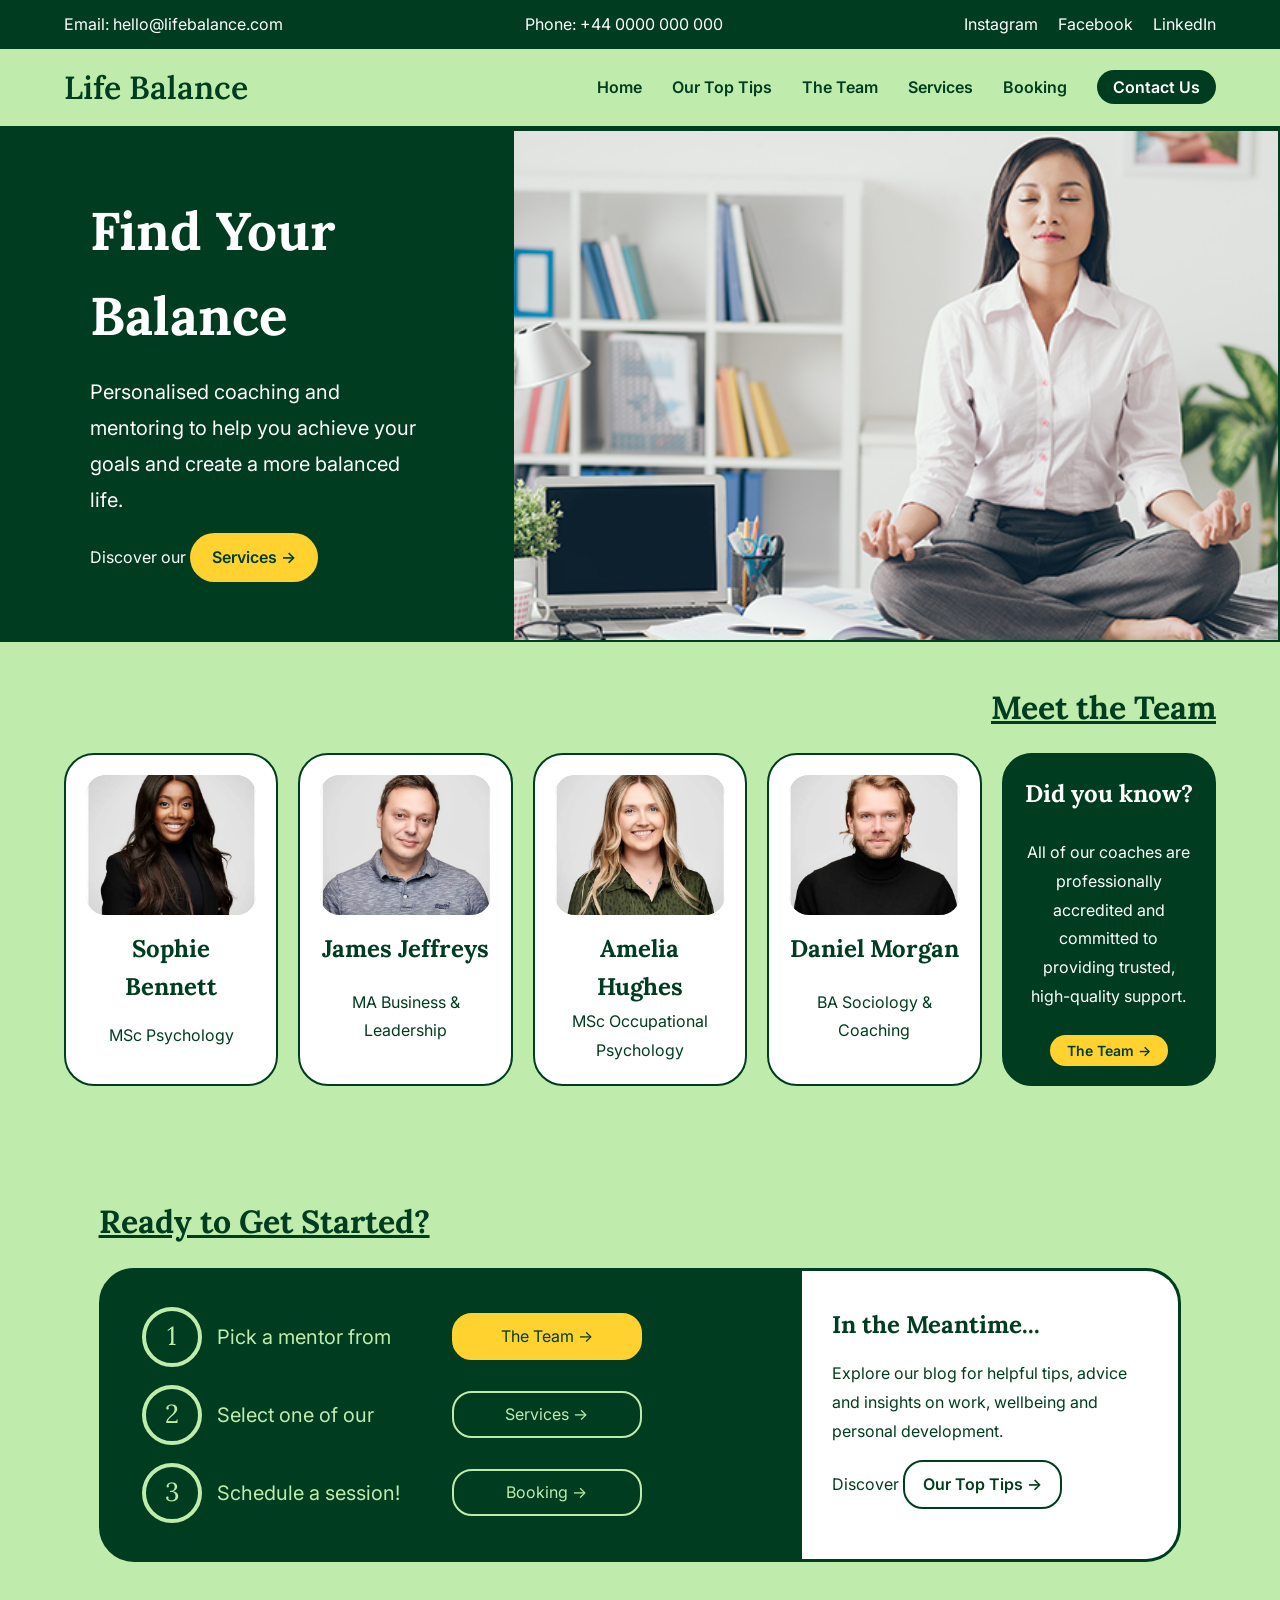
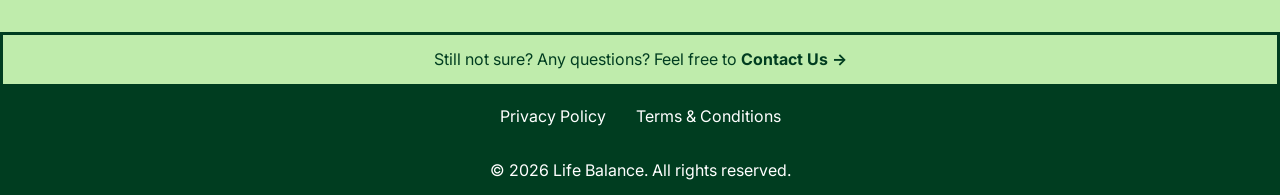
==== commit 76cd08dc: "Add images" ====
--- a/index.html
+++ b/index.html
@@ -61,7 +61,7 @@
         </div>
 
         <div class="hero-image">
-            <!-- Hero image will be added later -->
+            <img src="images/HomepageHero.png" alt="Life Balance coaching and mentoring">
         </div>
     </section>
 
@@ -77,7 +77,7 @@
 
             <article class="mentor-card">
                 <div class="mentor-image">
-                    <!-- Mentor image will be added later -->
+                    <img src="images/SophieBennet.jpeg" alt="Sophie Bennett">
                 </div>
                 <h3>Sophie Bennett</h3>
                 <p>MSc Psychology</p>
@@ -85,7 +85,7 @@
 
             <article class="mentor-card">
                 <div class="mentor-image">
-                    <!-- Mentor image will be added later -->
+                    <img src="images/JamesJeffreys.jpg" alt="James Jeffreys">
                 </div>
                 <h3>James Jeffreys</h3>
                 <p>MA Business &amp; Leadership</p>
@@ -93,7 +93,7 @@
 
             <article class="mentor-card">
                 <div class="mentor-image">
-                    <!-- Mentor image will be added later -->
+                    <img src="images/AmeliaHughes.jpg" alt="Amelia Hughes">
                 </div>
                 <h3>Amelia Hughes</h3>
                 <p>MSc Occupational Psychology</p>
@@ -101,7 +101,7 @@
 
             <article class="mentor-card">
                 <div class="mentor-image">
-                    <!-- Mentor image will be added later -->
+                    <img src="images/DanielMorgan.jpg" alt="Daniel Morgan">
                 </div>
                 <h3>Daniel Morgan</h3>
                 <p>BA Sociology &amp; Coaching</p>
--- a/css/style.css
+++ b/css/style.css
@@ -23,7 +23,7 @@
     flex-direction: column;
 
     margin: 0;
-    min-height: 100vh;
+    min-height: 100dvh;
 }
 
 main {
@@ -652,14 +652,14 @@
 
 /* Pricing and booking section wrapper */
 .pricing-and-booking-section {
-    padding: 50px 6% 0;
+    padding: 50px 0 0;
     background-color: #BFECAC;
 }
 
 /* Section heading, now outside the panel */
 .pricing-and-booking-section h2 {
     margin: 0 6% 25px;
-    text-align: center;
+    text-align: left;
 }
 
 /* Main pricing and booking panel */
@@ -698,6 +698,10 @@
     margin-bottom: 25px;
 }
 
+/* Underline for pricing heading text */
+.pricing-heading h3 {
+    text-decoration: underline;
+}
 
 /* Price list */
 .price-list {
@@ -743,13 +747,14 @@
     display: flex;
     flex-direction: column;
     gap: 18px;
+    padding: 0;
 }
 
 
 /* Individual booking step */
 .ready-to-get-started .booking-step {
     display: grid;
-    grid-template-columns: 60px 1fr 190px;
+    grid-template-columns: 60px 220px 190px;
 
     align-items: center;
     column-gap: 15px;
@@ -1084,4 +1089,259 @@
 .under-construction a {
     color: #003D20;
     font-weight: 600;
+}
+
+/* =========================
+   IMAGES
+   ========================= */
+
+/* Large hero images */
+.hero-image img,
+.services-hero-image img,
+.booking-hero-image img {
+    display:block;
+    width:100%;
+    height:100%;
+    object-fit:cover;
+}
+
+/* Mentor images */
+.mentor-image img {
+    display:block;
+    width:100%;
+    height:100%;
+    object-fit:cover;
+    border-radius:20px;
+}
+
+/* Service logos */
+.service-image img {
+    display:block;
+    width:100%;
+    height:100%;
+    object-fit:contain;
+}
+
+/* =========================
+   RESPONSIVE DESIGN
+   ========================= */
+
+@media (max-width: 768px) {
+
+    /* Hide Contact Bar on Mobile */
+    .contact-information-bar {
+        display:none;
+    }
+    /* Mobile Navigation */
+    nav {
+        flex-direction:column;
+        gap:15px;
+        text-align:center;
+    }
+
+    nav ul {
+        flex-wrap:wrap;
+        justify-content:center;
+        gap:15px;
+    }
+
+    /* Mobile Homepage Hero */
+    .hero {
+        flex-direction:column;
+        min-height:auto;
+    }
+
+    .hero-content,
+    .hero-image {
+        width:100%;
+    }
+
+    .hero-content {
+        padding:50px 8%;
+    }
+
+    .hero-image {
+        min-height:300px;
+    }
+
+    /* Mobile Mentor Cards */
+    .mentor-preview-cards {
+        grid-template-columns:repeat(2,1fr);
+    }
+
+    .did-you-know {
+        grid-column:1 / -1;
+    }
+
+        /* Mobile Getting Started */
+    .getting-started-panel {
+        grid-template-columns:1fr;
+        margin:0;
+    }
+
+    .booking-step {
+        grid-template-columns:50px 1fr;
+        row-gap:10px;
+    }
+
+    .booking-step a {
+        grid-column:2;
+        width:100%;
+    }
+
+    .top-tips-preview {
+        padding:35px 25px;
+    }
+
+        /* Mobile Service Cards */
+    .service-cards {
+        grid-template-columns:1fr;
+        padding:20px 5% 40px;
+    }
+
+    .service-card {
+        grid-template-columns:40% 60%;
+        grid-template-rows:auto 1fr;
+        column-gap:20px;
+        text-align:left;
+    }
+
+    .service-image {
+        grid-column:1;
+        grid-row:1;
+        margin:0;
+    }
+
+    .service-card h3 {
+        grid-column:2;
+        grid-row:1;
+        min-height:auto;
+        text-align:left;
+        justify-content:flex-start;
+    }
+
+    .service-card > p {
+        grid-column:1;
+        grid-row:2;
+        align-items:flex-start;
+        justify-content:flex-start;
+        margin:20px 0 0;
+        text-align:left;
+    }
+
+    .service-card h4 {
+        grid-column:2;
+        grid-row:2;
+        align-items:flex-start;
+        justify-content:flex-start;
+        margin:20px 0 10px;
+        padding:0;
+        border-top:none;
+        text-align:left;
+    }
+
+    .service-card ul {
+        grid-column:2;
+        grid-row:2;
+        justify-content:flex-start;
+        margin:55px 0 0;
+        padding-left:20px;
+    }
+        /* Mobile Services Hero */
+    .services-hero {
+        flex-direction:column;
+        min-height:auto;
+    }
+
+    .services-hero-content,
+    .services-hero-image {
+        width:100%;
+    }
+
+    .services-hero-content {
+        padding:40px 8%;
+    }
+
+    .services-hero-image {
+        min-height:250px;
+    }
+
+        /* Mobile Pricing and Booking */
+    .pricing-and-booking {
+        grid-template-columns:1fr;
+        margin:0 5% 40px;
+    }
+
+    .session-prices {
+        padding:30px 25px;
+    }
+
+    .ready-to-get-started {
+        padding:35px 25px;
+    }
+
+    .ready-to-get-started .booking-step {
+        grid-template-columns:50px 1fr;
+        row-gap:10px;
+    }
+
+    .ready-to-get-started .booking-step a {
+        grid-column:2;
+        width:100%;
+    }
+
+        /* Mobile Booking Hero */
+    .booking-hero {
+        flex-direction:column;
+        min-height:auto;
+    }
+
+    .booking-hero-content,
+    .booking-hero-image {
+        width:100%;
+    }
+
+    .booking-hero-content {
+        padding:40px 8%;
+    }
+
+    .booking-hero-image {
+        min-height:250px;
+    }
+
+        /* Mobile Booking Form */
+    .booking-form-section {
+        padding:40px 5%;
+    }
+
+    .booking-form-section fieldset {
+        grid-template-columns:1fr;
+        padding:25px 20px;
+    }
+
+    .form-field.full-width {
+        grid-column:auto;
+    }
+
+    .radio-options {
+        flex-direction:column;
+        gap:10px;
+    }
+
+        /* Mobile Placeholder Pages */
+    .under-construction {
+        min-height:400px;
+        padding:40px 8%;
+    }
+
+        /* Mobile Footer */
+    .contact-prompt {
+        margin:20px 5%;
+        padding:30px 8%;
+    }
+
+    .footer-links {
+        flex-wrap:wrap;
+        gap:15px;
+    }
 }
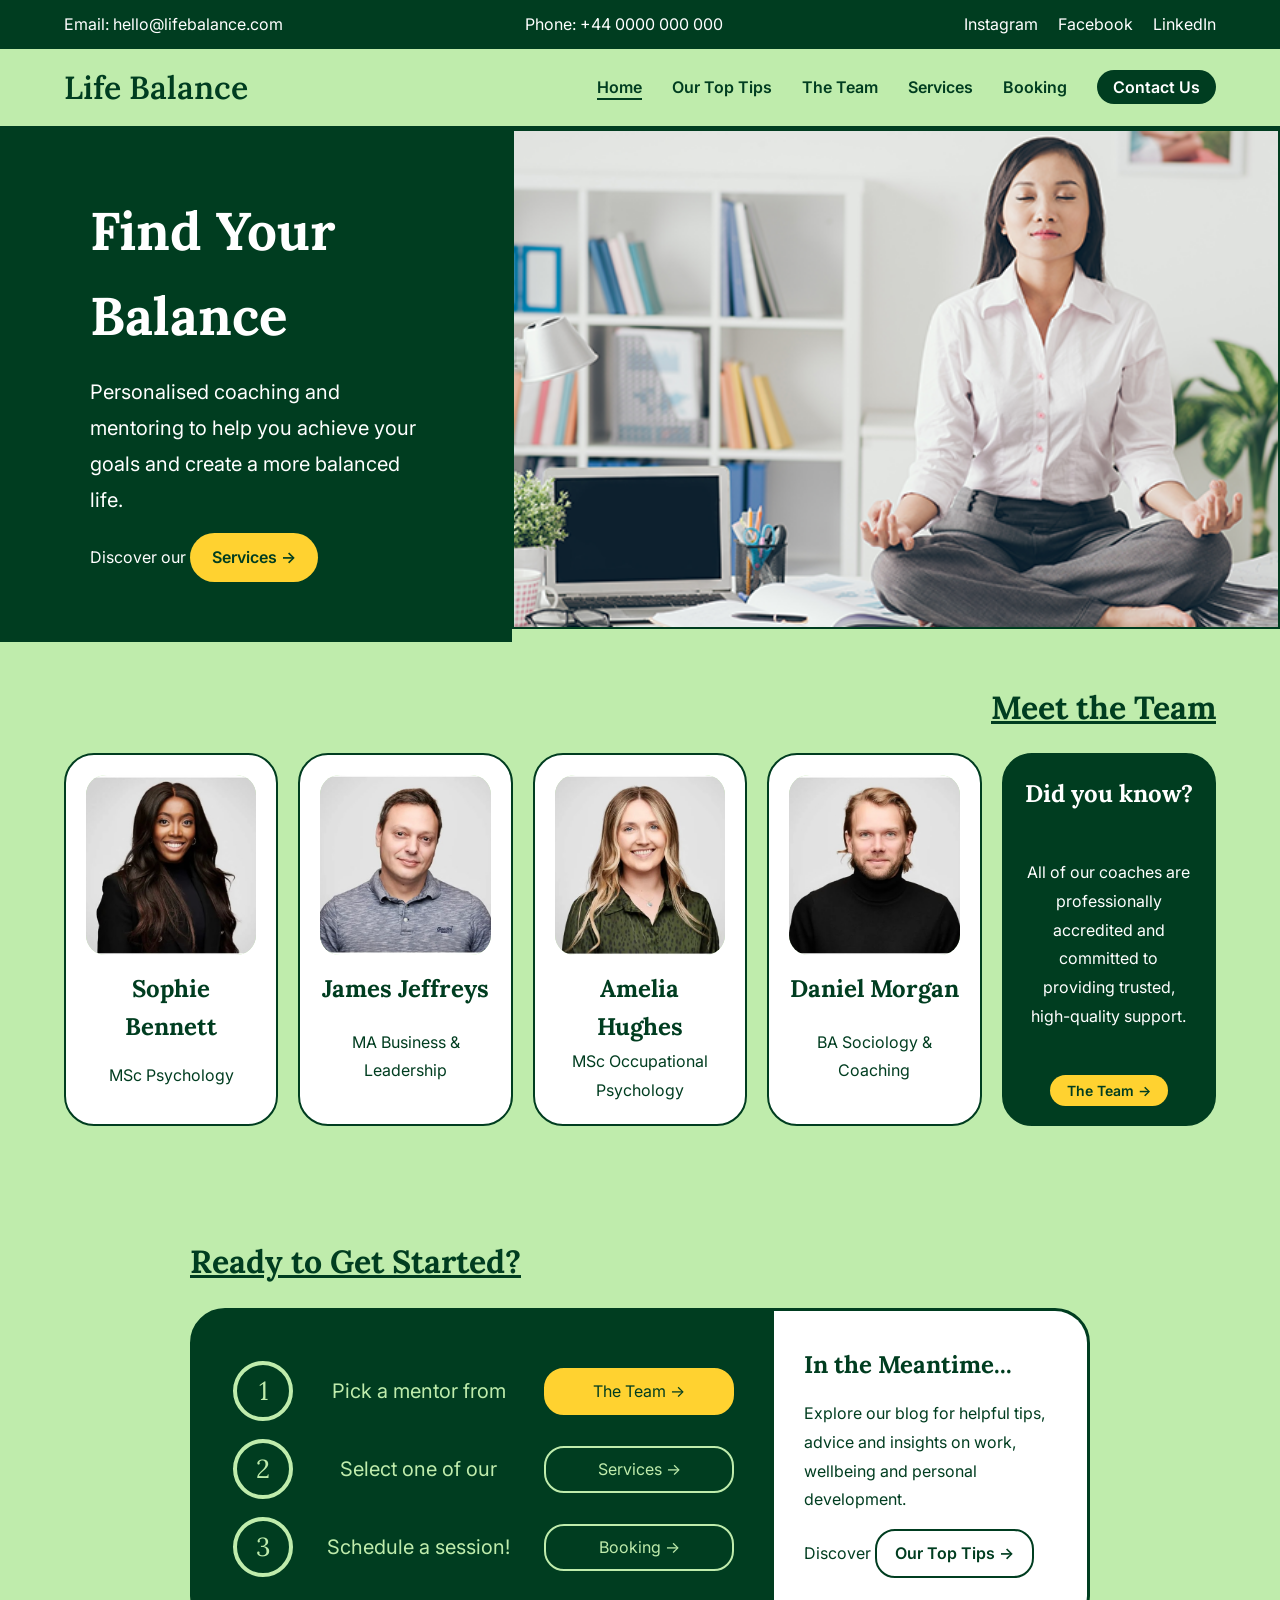
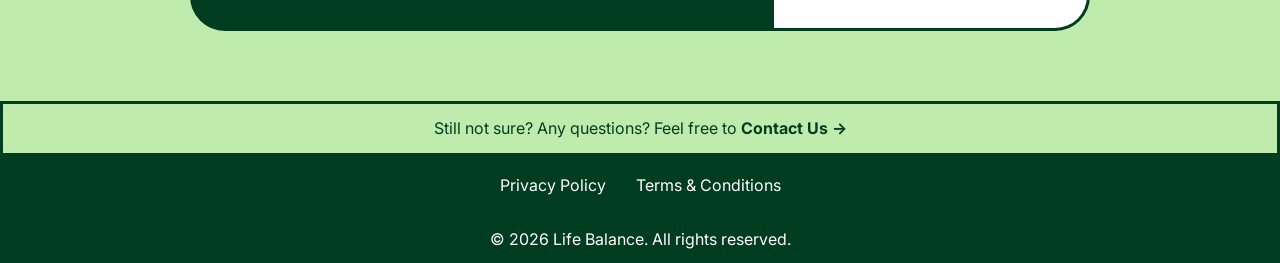
==== commit 27e4b1c0: "underline of actuve page" ====
--- a/index.html
+++ b/index.html
@@ -30,7 +30,7 @@
         <a href="index.html">Life Balance</a>
 
         <ul>
-            <li><a href="index.html">Home</a></li>
+            <li><a href="index.html"class="active">Home</a></li>
             <li><a href="OurTopTips.html">Our Top Tips</a></li>
             <li><a href="TheTeam.html">The Team</a></li>
             <li><a href="Services.html">Services</a></li>
--- a/css/style.css
+++ b/css/style.css
@@ -163,6 +163,12 @@
     font-weight: 600;
 }
 
+/* Active Page Indicator */
+nav ul a.active {
+    text-decoration:underline;
+    text-underline-offset:5px;
+    text-decoration-thickness:2px;
+}
 
 /* Contact Us navigation button */
 nav ul li:last-child a {
@@ -172,6 +178,12 @@
     border-radius: 20px;
 }
 
+nav ul li:last-child a.active {
+    text-decoration:underline;
+    text-decoration-color:#FFFFFF;
+    text-underline-offset:5px;
+    text-decoration-thickness:2px;
+}
 
 /* ========================================
    Footer
@@ -322,11 +334,12 @@
 /* Mentor image area */
 .mentor-image {
     width: 100%;
-    height: 140px;
+    height: 180px;
     margin-bottom: 15px;
     background-color: #BFECAC;
     border-radius: 20px;
 }
+
 
 
 /* Mentor name */
@@ -382,21 +395,21 @@
 
 /* Section heading */
 .getting-started h2 {
-    margin: 0 3% 20px;
+    max-width: 900px;
+    margin:0 auto 20px;
 }
 
 
 /* Main dark-green panel */
 .getting-started-panel {
-    display: grid;
-    grid-template-columns: 65% 35%;
-
-    margin: 0 3%;
-    overflow: hidden;
-
-    border: 3px solid #003D20;
-    border-radius: 35px;
-    background-color: #003D20;
+    display:grid;
+    grid-template-columns:65% 35%;
+    max-width:900px;
+    margin:0 auto;
+    overflow:hidden;
+    border:3px solid #003D20;
+    border-radius:35px;
+    background:#003D20;
 }
 
 
@@ -413,7 +426,7 @@
 /* Individual booking step */
 .booking-step {
     display: grid;
-    grid-template-columns: 60px 220px 190px;
+    grid-template-columns: 60px 1fr 190px;
     align-items: center;
     column-gap: 15px;
 }
@@ -445,6 +458,8 @@
 
     color: #BFECAC;
     font-size: 20px;
+    align-items: center;
+    text-align: center;
 }
 
 
@@ -658,23 +673,22 @@
 
 /* Section heading, now outside the panel */
 .pricing-and-booking-section h2 {
-    margin: 0 6% 25px;
-    text-align: left;
+    max-width:900px;
+    margin:0 auto 25px;
+    padding:0;
+    text-align:left;
 }
 
 /* Main pricing and booking panel */
 .pricing-and-booking {
-    display: grid;
-    grid-template-columns: 35% 65%;
-
-    margin: 0 6% 50px;
-
-    overflow: hidden;
-
-    border: 3px solid #003D20;
-    border-radius: 45px;
-
-    background-color: #003D20;
+    display:grid;
+    grid-template-columns:35% 65%;
+    max-width:900px;
+    margin:0 auto 50px;
+    overflow:hidden;
+    border:3px solid #003D20;
+    border-radius:45px;
+    background:#003D20;
 }
 
 
@@ -754,8 +768,7 @@
 /* Individual booking step */
 .ready-to-get-started .booking-step {
     display: grid;
-    grid-template-columns: 60px 220px 190px;
-
+    grid-template-columns: 60px 1fr 190px;
     align-items: center;
     column-gap: 15px;
 }
@@ -802,6 +815,8 @@
 
     color: #BFECAC;
     font-size: 20px;
+    align-items: center;
+    text-align: center;
 }
 
 
@@ -1096,6 +1111,23 @@
    ========================= */
 
 /* Large hero images */
+.hero-image {
+    width:60%;
+    height:500px;
+    background:#FFFFFF;
+    border:2px solid #003D20;
+    overflow:hidden;
+}
+
+.services-hero-image,
+.booking-hero-image {
+    width:60%;
+    height:300px;
+    background:#FFFFFF;
+    border:2px solid #003D20;
+    overflow:hidden;
+}
+
 .hero-image img,
 .services-hero-image img,
 .booking-hero-image img {
@@ -1126,7 +1158,7 @@
    RESPONSIVE DESIGN
    ========================= */
 
-@media (max-width: 768px) {
+@media (max-width: 900px) {
 
     /* Hide Contact Bar on Mobile */
     .contact-information-bar {
@@ -1161,7 +1193,7 @@
     }
 
     .hero-image {
-        min-height:300px;
+        height: 300px;
     }
 
     /* Mobile Mentor Cards */
@@ -1263,7 +1295,7 @@
     }
 
     .services-hero-image {
-        min-height:250px;
+        height: 250px;
     }
 
         /* Mobile Pricing and Booking */
@@ -1306,7 +1338,7 @@
     }
 
     .booking-hero-image {
-        min-height:250px;
+        height: 250px;
     }
 
         /* Mobile Booking Form */
